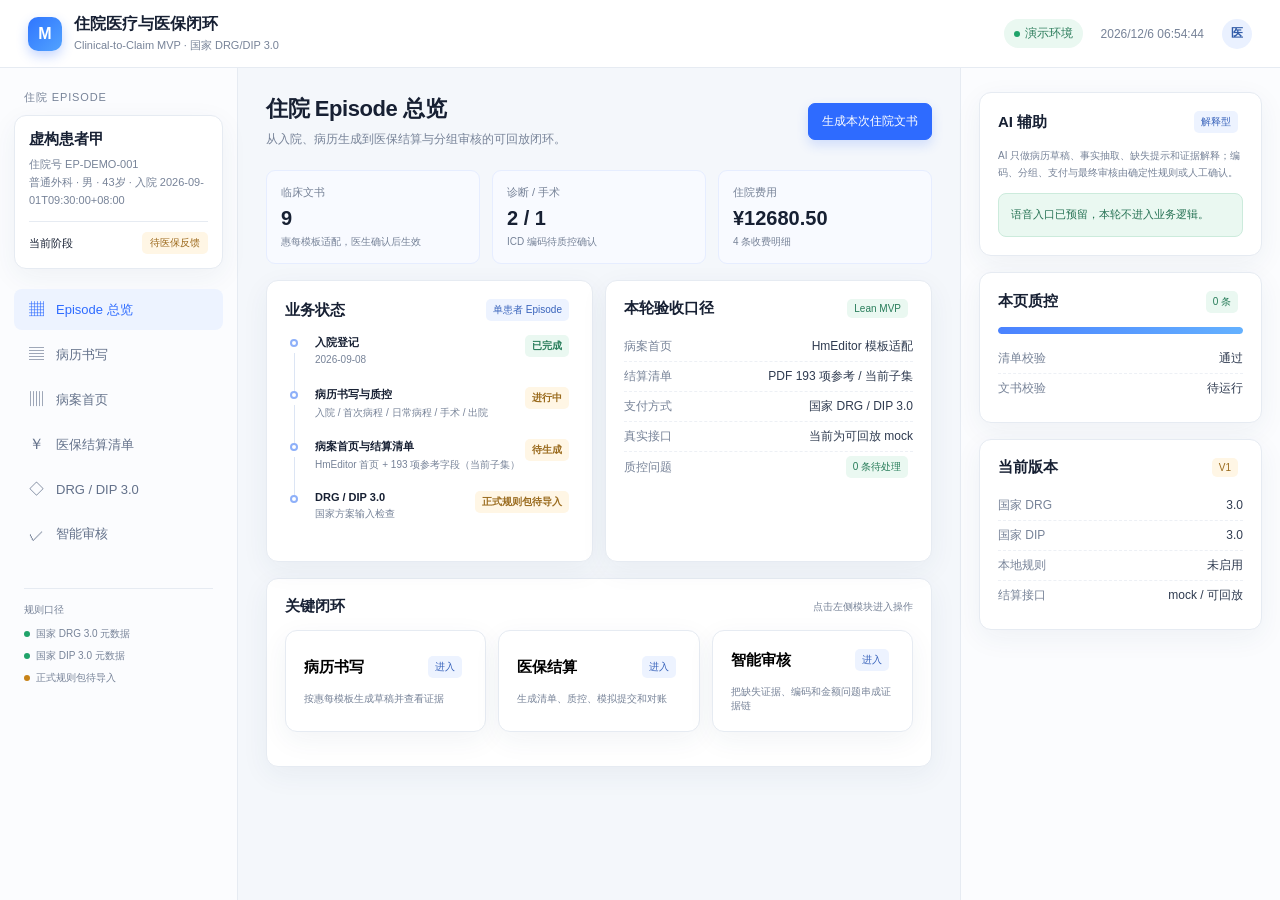
==== index.html @ 2ef56100 "feat: publish medical system mvp" ====
<!doctype html>
<html lang="zh-CN">
  <head>
    <meta charset="UTF-8" />
    <meta name="viewport" content="width=device-width, initial-scale=1.0" />
    <title>住院医疗与医保闭环 MVP</title>
    <link rel="icon" href="./favicon.svg" type="image/svg+xml" />
    <link rel="stylesheet" href="./app/styles.css" />
  </head>
  <body>
    <div id="app" class="shell">
      <header class="topbar">
        <div class="brand">
          <div class="brand-mark">M</div>
          <div>
            <div class="brand-title">住院医疗与医保闭环</div>
            <div class="brand-subtitle">Clinical-to-Claim MVP · 国家 DRG/DIP 3.0</div>
          </div>
        </div>
        <div class="topbar-meta">
          <span class="env-pill"><i></i>演示环境</span>
          <span id="clock"></span>
          <span class="avatar">医</span>
        </div>
      </header>

      <div class="workspace">
        <aside class="sidebar">
          <div class="sidebar-label">住院 Episode</div>
          <div id="episode-summary" class="episode-card"></div>
          <nav id="nav" class="nav"></nav>
          <div class="sidebar-foot">
            <div class="source-note">规则口径</div>
            <div class="source-line"><span class="dot green"></span>国家 DRG 3.0 元数据</div>
            <div class="source-line"><span class="dot green"></span>国家 DIP 3.0 元数据</div>
            <div class="source-line"><span class="dot amber"></span>正式规则包待导入</div>
          </div>
        </aside>

        <main class="main" id="main"></main>

        <aside class="right-rail" id="right-rail"></aside>
      </div>
    </div>
    <script type="module" src="./app/main.js"></script>
  </body>
</html>
---- app/styles.css ----
:root {
  --bg: #f4f7fb;
  --panel: #ffffff;
  --line: #e6ebf2;
  --text: #172033;
  --muted: #778398;
  --blue: #2e6bff;
  --blue-soft: #edf3ff;
  --green: #20a36a;
  --green-soft: #eaf8f1;
  --amber: #c78318;
  --amber-soft: #fff6e5;
  --red: #d65353;
  --red-soft: #fff0f0;
  --shadow: 0 8px 28px rgba(35, 62, 105, .06);
  font-family: "Segoe UI Variable", "Aptos", "PingFang SC", "Microsoft YaHei", sans-serif;
  color: var(--text);
  background: var(--bg);
}

* { box-sizing: border-box; }
body { margin: 0; background: var(--bg); }
button, input, textarea { font: inherit; }
button { cursor: pointer; }

.shell { min-height: 100vh; }
.topbar { height: 68px; display: flex; align-items: center; justify-content: space-between; padding: 0 28px; background: #fff; border-bottom: 1px solid var(--line); }
.brand, .topbar-meta, .inline, .page-heading, .section-heading, .toolbar, .kv, .tag-row, .risk-head, .timeline-row { display: flex; align-items: center; }
.brand { gap: 12px; }
.brand-mark { width: 34px; height: 34px; display: grid; place-items: center; color: #fff; font-weight: 800; border-radius: 10px; background: linear-gradient(135deg, #2f75ff, #52a3ff); box-shadow: 0 5px 12px rgba(46, 107, 255, .28); }
.brand-title { font-size: 16px; font-weight: 700; }
.page-title, .brand-title, .section-heading h2, .paper-title { font-family: "Aptos Display", "Segoe UI Variable", "PingFang SC", "Microsoft YaHei", sans-serif; }
.brand-subtitle { margin-top: 3px; font-size: 11px; color: var(--muted); }
.topbar-meta { gap: 18px; font-size: 12px; color: var(--muted); }
.env-pill { padding: 6px 10px; color: #2a7b5a; background: var(--green-soft); border-radius: 99px; }
.env-pill i { display: inline-block; width: 6px; height: 6px; margin-right: 5px; background: var(--green); border-radius: 50%; }
.avatar { width: 30px; height: 30px; display: grid; place-items: center; color: #315ca8; background: #eaf1ff; border-radius: 50%; font-weight: 700; }

.workspace { display: grid; grid-template-columns: 238px minmax(620px, 1fr) 320px; min-height: calc(100vh - 68px); }
.sidebar { padding: 22px 14px 18px; background: #fbfcfe; border-right: 1px solid var(--line); }
.sidebar-label { padding: 0 10px 10px; color: var(--muted); font-size: 11px; text-transform: uppercase; letter-spacing: .08em; }
.episode-card { padding: 14px; margin-bottom: 20px; background: #fff; border: 1px solid var(--line); border-radius: 12px; box-shadow: var(--shadow); }
.patient-name { font-size: 15px; font-weight: 700; }
.patient-meta { margin-top: 6px; color: var(--muted); font-size: 11px; line-height: 1.65; }
.status-row { display: flex; justify-content: space-between; align-items: center; margin-top: 12px; padding-top: 10px; border-top: 1px solid var(--line); font-size: 11px; }
.status { padding: 4px 8px; border-radius: 5px; font-size: 10px; }
.status.green { color: #1f7a55; background: var(--green-soft); }
.status.amber { color: #9c691c; background: var(--amber-soft); }
.status.red { color: #a84040; background: var(--red-soft); }
.nav { display: grid; gap: 4px; }
.nav-item { width: 100%; display: flex; align-items: center; gap: 10px; padding: 11px 12px; color: #627089; background: transparent; border: 0; border-radius: 8px; text-align: left; font-size: 13px; }
.nav-item:hover, .nav-item.active { color: var(--blue); background: var(--blue-soft); }
.nav-icon { width: 20px; text-align: center; font-size: 15px; }
.sidebar-foot { margin: 34px 10px 0; padding-top: 14px; border-top: 1px solid var(--line); }
.source-note { margin-bottom: 10px; color: var(--muted); font-size: 10px; }
.source-line { margin: 8px 0; color: #778398; font-size: 10px; }
.dot { display: inline-block; width: 6px; height: 6px; margin-right: 6px; border-radius: 50%; background: var(--muted); }
.dot.green { background: var(--green); }
.dot.amber { background: var(--amber); }

.main { min-width: 0; padding: 26px 28px 46px; }
.right-rail { padding: 24px 18px; background: #fbfcfe; border-left: 1px solid var(--line); }
.page-heading { justify-content: space-between; gap: 20px; margin-bottom: 22px; }
.page-title { margin: 0; font-size: 22px; letter-spacing: -.02em; }
.page-desc { margin: 7px 0 0; color: var(--muted); font-size: 12px; }
.toolbar { gap: 8px; }
.btn { padding: 9px 13px; color: #4f5e75; background: #fff; border: 1px solid #dfe5ee; border-radius: 7px; font-size: 12px; }
.btn:hover { border-color: #b8c7e2; }
.btn.primary { color: #fff; background: var(--blue); border-color: var(--blue); box-shadow: 0 5px 12px rgba(46, 107, 255, .18); }
.btn.success { color: #fff; background: var(--green); border-color: var(--green); }
.btn.danger { color: #a84040; background: #fff; border-color: #edcaca; }
.card { margin-bottom: 16px; padding: 18px; background: var(--panel); border: 1px solid var(--line); border-radius: 12px; box-shadow: var(--shadow); }
.section-heading { justify-content: space-between; margin-bottom: 14px; }
.section-heading h2 { margin: 0; font-size: 15px; }
.section-heading small { color: var(--muted); font-size: 11px; }
.grid-2 { display: grid; grid-template-columns: repeat(2, minmax(0, 1fr)); gap: 12px; }
.grid-3 { display: grid; grid-template-columns: repeat(3, minmax(0, 1fr)); gap: 12px; }
.metric { padding: 14px; background: #f8faff; border: 1px solid #e6edff; border-radius: 9px; }
.metric-label { color: var(--muted); font-size: 11px; }
.metric-value { margin-top: 7px; font-size: 20px; font-weight: 750; }
.metric-note { margin-top: 5px; color: var(--muted); font-size: 10px; }
.kv { justify-content: space-between; gap: 12px; min-height: 30px; border-bottom: 1px dashed #edf0f5; font-size: 12px; }
.kv:last-child { border-bottom: 0; }
.kv label { color: var(--muted); }
.kv span { color: #2f3b50; text-align: right; }
.tag { display: inline-block; padding: 4px 7px; margin-right: 5px; color: #52637c; background: #f2f5f9; border-radius: 5px; font-size: 10px; }
.tag.blue { color: #3863bb; background: var(--blue-soft); }
.tag.green { color: #287d5a; background: var(--green-soft); }
.tag.amber { color: #9a6b1e; background: var(--amber-soft); }
.tag.red { color: #a84040; background: var(--red-soft); }

.template-layout { display: grid; grid-template-columns: 228px minmax(0, 1fr); gap: 16px; }
.template-list { padding: 8px; background: #fbfcff; border: 1px solid var(--line); border-radius: 10px; }
.template-group { margin: 8px 7px 5px; color: var(--muted); font-size: 10px; }
.template-item { width: 100%; display: block; padding: 9px 10px; color: #53627a; background: transparent; border: 0; border-radius: 6px; text-align: left; font-size: 11px; }
.template-item:hover, .template-item.active { color: var(--blue); background: var(--blue-soft); }
.document-paper { min-height: 450px; padding: 26px 30px; background: #fff; border: 1px solid #dce3ed; box-shadow: 0 10px 30px rgba(35, 62, 105, .08); }
.paper-title { margin: 0 0 18px; font-size: 19px; text-align: center; }
.paper-meta { display: grid; grid-template-columns: repeat(3, 1fr); gap: 8px 20px; margin-bottom: 18px; padding-bottom: 12px; border-bottom: 1px solid #e4e9f1; color: #66738a; font-size: 11px; }
.paper-section { margin-top: 16px; }
.paper-section h3 { margin: 0 0 8px; color: #2d5cbd; font-size: 12px; }
.paper-text { margin: 0; color: #37445a; font-size: 12px; line-height: 1.9; white-space: pre-wrap; }
.paper-footer { display: flex; justify-content: space-between; margin-top: 28px; color: var(--muted); font-size: 10px; }

.qc-list, .risk-list { display: grid; gap: 9px; }
.qc-item, .risk-item { padding: 11px 12px; border: 1px solid var(--line); border-radius: 8px; background: #fff; }
.qc-item.warn, .risk-item.warn { border-color: #f3ddb0; background: #fffaf0; }
.qc-item.error, .risk-item.error { border-color: #f1c9c9; background: #fff7f7; }
.qc-title { font-size: 11px; font-weight: 700; }
.qc-message { margin-top: 5px; color: #6d788b; font-size: 10px; line-height: 1.6; }
.risk-head { justify-content: space-between; gap: 8px; }
.risk-title { font-size: 12px; font-weight: 700; }
.risk-amount { color: var(--red); font-size: 12px; font-weight: 700; }
.risk-body { margin-top: 7px; color: #6a7689; font-size: 10px; line-height: 1.7; }
.evidence { margin-top: 8px; padding-top: 8px; border-top: 1px dashed #e7d7d7; color: #876b6b; font-size: 10px; }
.progress { height: 7px; overflow: hidden; background: #edf1f7; border-radius: 99px; }
.progress > i { display: block; height: 100%; background: linear-gradient(90deg, #4a82ff, #64b1ff); border-radius: inherit; }
.timeline { display: grid; gap: 0; }
.timeline-row { align-items: flex-start; gap: 12px; min-height: 52px; }
.timeline-mark { width: 18px; position: relative; display: flex; justify-content: center; }
.timeline-mark::after { content: ''; position: absolute; top: 18px; width: 1px; height: 42px; background: #dce5f4; }
.timeline-row:last-child .timeline-mark::after { display: none; }
.timeline-dot { width: 8px; height: 8px; margin-top: 4px; border: 2px solid #8eb0f9; border-radius: 50%; background: #fff; }
.timeline-content { flex: 1; }
.timeline-title { font-size: 11px; font-weight: 700; }
.timeline-time { margin-top: 4px; color: var(--muted); font-size: 10px; }
.empty { padding: 28px; color: var(--muted); text-align: center; font-size: 12px; }
.notice { padding: 10px 12px; color: #87691f; background: var(--amber-soft); border: 1px solid #f2dfb5; border-radius: 8px; font-size: 11px; line-height: 1.6; }
.success-box { padding: 12px; color: #267254; background: var(--green-soft); border: 1px solid #ccebdc; border-radius: 8px; font-size: 11px; line-height: 1.6; }
.mono { font-family: "SFMono-Regular", Consolas, monospace; }
.muted { color: var(--muted); }
.small { font-size: 10px; }
.table { width: 100%; border-collapse: collapse; font-size: 11px; }
.table th { color: var(--muted); font-weight: 500; text-align: left; background: #f8faff; }
.table th, .table td { padding: 9px 8px; border-bottom: 1px solid #edf0f5; vertical-align: top; }
.table td.amount { text-align: right; font-variant-numeric: tabular-nums; }
.field-group { margin-top: 14px; }
.field-group-title { display: flex; justify-content: space-between; padding-bottom: 8px; color: #4f607b; border-bottom: 1px solid var(--line); font-size: 12px; font-weight: 700; }
.field-grid { display: grid; grid-template-columns: repeat(2, minmax(0, 1fr)); gap: 0 18px; }
.field-row { min-height: 34px; display: flex; justify-content: space-between; gap: 12px; padding: 8px 0; border-bottom: 1px dashed #edf0f5; font-size: 11px; }
.field-row label { color: var(--muted); }
.field-row span { max-width: 62%; text-align: right; }

@media (max-width: 1180px) { .workspace { grid-template-columns: 210px minmax(560px, 1fr); } .right-rail { display: none; } }
@media (max-width: 820px) { .workspace { display: block; } .sidebar { display: none; } .main { padding: 18px; } .grid-2, .grid-3, .template-layout, .field-grid { grid-template-columns: 1fr; } .topbar { padding: 0 16px; } .topbar-meta { gap: 8px; } .topbar-meta #clock { display: none; } }
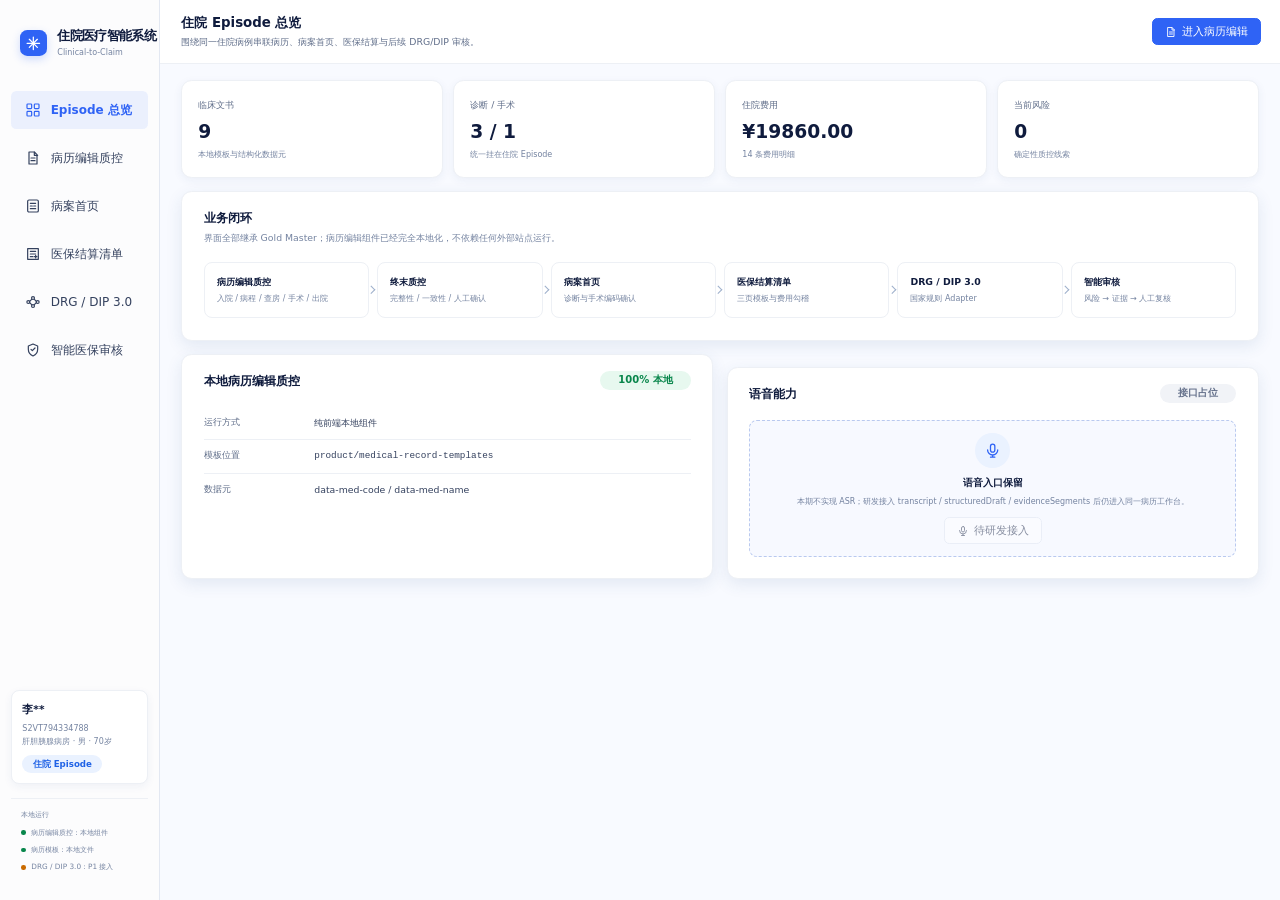
==== commit 59f553b9: "feat: finalize local medical record quality UI" ====
--- a/index.html
+++ b/index.html
@@ -3,45 +3,14 @@
   <head>
     <meta charset="UTF-8" />
     <meta name="viewport" content="width=device-width, initial-scale=1.0" />
-    <title>住院医疗与医保闭环 MVP</title>
+    <meta name="theme-color" content="#2f63f5" />
+    <title>住院医疗智能系统</title>
+    <meta name="description" content="住院病历编辑质控、病案首页、医保结算与 DRG/DIP 闭环演示" />
     <link rel="icon" href="./favicon.svg" type="image/svg+xml" />
     <link rel="stylesheet" href="./app/styles.css" />
   </head>
   <body>
-    <div id="app" class="shell">
-      <header class="topbar">
-        <div class="brand">
-          <div class="brand-mark">M</div>
-          <div>
-            <div class="brand-title">住院医疗与医保闭环</div>
-            <div class="brand-subtitle">Clinical-to-Claim MVP · 国家 DRG/DIP 3.0</div>
-          </div>
-        </div>
-        <div class="topbar-meta">
-          <span class="env-pill"><i></i>演示环境</span>
-          <span id="clock"></span>
-          <span class="avatar">医</span>
-        </div>
-      </header>
-
-      <div class="workspace">
-        <aside class="sidebar">
-          <div class="sidebar-label">住院 Episode</div>
-          <div id="episode-summary" class="episode-card"></div>
-          <nav id="nav" class="nav"></nav>
-          <div class="sidebar-foot">
-            <div class="source-note">规则口径</div>
-            <div class="source-line"><span class="dot green"></span>国家 DRG 3.0 元数据</div>
-            <div class="source-line"><span class="dot green"></span>国家 DIP 3.0 元数据</div>
-            <div class="source-line"><span class="dot amber"></span>正式规则包待导入</div>
-          </div>
-        </aside>
-
-        <main class="main" id="main"></main>
-
-        <aside class="right-rail" id="right-rail"></aside>
-      </div>
-    </div>
+    <div id="app"></div>
     <script type="module" src="./app/main.js"></script>
   </body>
 </html>
--- a/app/styles.css
+++ b/app/styles.css
@@ -1,145 +1,45 @@
-:root {
-  --bg: #f4f7fb;
-  --panel: #ffffff;
-  --line: #e6ebf2;
-  --text: #172033;
-  --muted: #778398;
-  --blue: #2e6bff;
-  --blue-soft: #edf3ff;
-  --green: #20a36a;
-  --green-soft: #eaf8f1;
-  --amber: #c78318;
-  --amber-soft: #fff6e5;
-  --red: #d65353;
-  --red-soft: #fff0f0;
-  --shadow: 0 8px 28px rgba(35, 62, 105, .06);
-  font-family: "Segoe UI Variable", "Aptos", "PingFang SC", "Microsoft YaHei", sans-serif;
-  color: var(--text);
-  background: var(--bg);
+@import url('./design/tokens.css');
+@import url('./design/base.css');
+@import url('./design/layouts.css');
+@import url('./design/components.css');
+@import url('./design/medical.css');
+
+/* Page-specific composition only. New visual primitives belong in app/design/*.css. */
+.overview-flow { display: grid; grid-template-columns: repeat(6, minmax(0,1fr)); gap: 1.2rem; }
+.overview-flow__step { position: relative; padding: 1.8rem; background: #fff; border: .1rem solid var(--app-border-faint); border-radius: 1.2rem; }
+.overview-flow__step:not(:last-child)::after { position: absolute; top: 50%; right: -1rem; width: .8rem; height: .8rem; border-top: .2rem solid var(--app-flow-arrow); border-right: .2rem solid var(--app-flow-arrow); transform: translateY(-50%) rotate(45deg); content: ''; }
+.overview-flow__step strong { display: block; color: var(--app-text-strong); font-size: 1.4rem; line-height: 2.2rem; }
+.overview-flow__step span { display: block; margin-top: .4rem; color: var(--app-text-muted); font-size: 1.2rem; line-height: 2rem; }
+.kv-list { display: grid; }
+.kv-row { display: grid; grid-template-columns: 15rem minmax(0,1fr); gap: 1.6rem; min-height: 5rem; align-items: center; border-bottom: .1rem solid var(--app-border-faint); }
+.kv-row:last-child { border-bottom: 0; }
+.kv-row label { color: var(--app-text-secondary); font-size: 1.3rem; }
+.kv-row span { color: var(--app-text-primary); font-size: 1.4rem; line-height: 2.2rem; }
+.audit-layout { display: grid; grid-template-columns: minmax(0,1fr) 38rem; gap: 2rem; align-items: start; }
+.audit-summary { display: grid; grid-template-columns: repeat(3, minmax(0,1fr)); gap: 1.6rem; margin-bottom: 2rem; }
+.right-panel-placeholder { padding: 2rem; color: var(--app-text-muted); font-size: 1.3rem; line-height: 2.2rem; background: var(--app-bg-row-hover); border: .1rem dashed var(--app-dashed-border); border-radius: 1.2rem; }
+@media (max-width: 1240px) {
+  .page-grid-4, .summary-strip { grid-template-columns: repeat(2, minmax(0,1fr)); }
+  .overview-flow { grid-template-columns: repeat(3, minmax(0,1fr)); }
 }
+@import url('./design/record-editor.css');
 
-* { box-sizing: border-box; }
-body { margin: 0; background: var(--bg); }
-button, input, textarea { font: inherit; }
-button { cursor: pointer; }
+/* Local medical record workbench composition */
+.record-editor-stage { min-width: 0; min-height: 100%; background: var(--app-editor-shell); border: .1rem solid var(--app-border-panel); border-radius: 1.2rem; overflow: hidden; box-shadow: 0 .4rem 1.4rem rgba(39,76,139,.05); }
+.record-editor-tabs { display:flex; height:4.8rem; padding:.8rem 1.2rem 0; align-items:flex-end; justify-content:space-between; background:var(--app-editor-tab-bg); border-bottom:.1rem solid var(--app-editor-tabs-border); }
+.record-editor-tab { display:flex; height:4rem; padding:0 1.6rem; align-items:center; color:var(--app-editor-tab-text); font-size:1.3rem; background:#fff; border:.1rem solid var(--app-editor-stage-border); border-bottom:0; border-radius:.8rem .8rem 0 0; box-shadow:0 -.1rem .4rem rgba(31,56,91,.03); }
+.record-editor-tab small { margin-left:.8rem; color:var(--app-editor-tab-close); }
+.record-editor-stage-meta { display:flex; height:4rem; align-items:center; padding-bottom:.6rem; }
+.medical-record-editor-host { position:relative; height:calc(100% - 4.8rem); min-height:0; overflow:hidden; background:var(--app-editor-canvas); isolation:isolate; }
+.editor-error,.record-editor-loading { display:grid; min-height:30rem; place-items:center; padding:3rem; color:var(--app-text-muted); font-size:1.4rem; text-align:center; }
 
-.shell { min-height: 100vh; }
-.topbar { height: 68px; display: flex; align-items: center; justify-content: space-between; padding: 0 28px; background: #fff; border-bottom: 1px solid var(--line); }
-.brand, .topbar-meta, .inline, .page-heading, .section-heading, .toolbar, .kv, .tag-row, .risk-head, .timeline-row { display: flex; align-items: center; }
-.brand { gap: 12px; }
-.brand-mark { width: 34px; height: 34px; display: grid; place-items: center; color: #fff; font-weight: 800; border-radius: 10px; background: linear-gradient(135deg, #2f75ff, #52a3ff); box-shadow: 0 5px 12px rgba(46, 107, 255, .28); }
-.brand-title { font-size: 16px; font-weight: 700; }
-.page-title, .brand-title, .section-heading h2, .paper-title { font-family: "Aptos Display", "Segoe UI Variable", "PingFang SC", "Microsoft YaHei", sans-serif; }
-.brand-subtitle { margin-top: 3px; font-size: 11px; color: var(--muted); }
-.topbar-meta { gap: 18px; font-size: 12px; color: var(--muted); }
-.env-pill { padding: 6px 10px; color: #2a7b5a; background: var(--green-soft); border-radius: 99px; }
-.env-pill i { display: inline-block; width: 6px; height: 6px; margin-right: 5px; background: var(--green); border-radius: 50%; }
-.avatar { width: 30px; height: 30px; display: grid; place-items: center; color: #315ca8; background: #eaf1ff; border-radius: 50%; font-weight: 700; }
-
-.workspace { display: grid; grid-template-columns: 238px minmax(620px, 1fr) 320px; min-height: calc(100vh - 68px); }
-.sidebar { padding: 22px 14px 18px; background: #fbfcfe; border-right: 1px solid var(--line); }
-.sidebar-label { padding: 0 10px 10px; color: var(--muted); font-size: 11px; text-transform: uppercase; letter-spacing: .08em; }
-.episode-card { padding: 14px; margin-bottom: 20px; background: #fff; border: 1px solid var(--line); border-radius: 12px; box-shadow: var(--shadow); }
-.patient-name { font-size: 15px; font-weight: 700; }
-.patient-meta { margin-top: 6px; color: var(--muted); font-size: 11px; line-height: 1.65; }
-.status-row { display: flex; justify-content: space-between; align-items: center; margin-top: 12px; padding-top: 10px; border-top: 1px solid var(--line); font-size: 11px; }
-.status { padding: 4px 8px; border-radius: 5px; font-size: 10px; }
-.status.green { color: #1f7a55; background: var(--green-soft); }
-.status.amber { color: #9c691c; background: var(--amber-soft); }
-.status.red { color: #a84040; background: var(--red-soft); }
-.nav { display: grid; gap: 4px; }
-.nav-item { width: 100%; display: flex; align-items: center; gap: 10px; padding: 11px 12px; color: #627089; background: transparent; border: 0; border-radius: 8px; text-align: left; font-size: 13px; }
-.nav-item:hover, .nav-item.active { color: var(--blue); background: var(--blue-soft); }
-.nav-icon { width: 20px; text-align: center; font-size: 15px; }
-.sidebar-foot { margin: 34px 10px 0; padding-top: 14px; border-top: 1px solid var(--line); }
-.source-note { margin-bottom: 10px; color: var(--muted); font-size: 10px; }
-.source-line { margin: 8px 0; color: #778398; font-size: 10px; }
-.dot { display: inline-block; width: 6px; height: 6px; margin-right: 6px; border-radius: 50%; background: var(--muted); }
-.dot.green { background: var(--green); }
-.dot.amber { background: var(--amber); }
-
-.main { min-width: 0; padding: 26px 28px 46px; }
-.right-rail { padding: 24px 18px; background: #fbfcfe; border-left: 1px solid var(--line); }
-.page-heading { justify-content: space-between; gap: 20px; margin-bottom: 22px; }
-.page-title { margin: 0; font-size: 22px; letter-spacing: -.02em; }
-.page-desc { margin: 7px 0 0; color: var(--muted); font-size: 12px; }
-.toolbar { gap: 8px; }
-.btn { padding: 9px 13px; color: #4f5e75; background: #fff; border: 1px solid #dfe5ee; border-radius: 7px; font-size: 12px; }
-.btn:hover { border-color: #b8c7e2; }
-.btn.primary { color: #fff; background: var(--blue); border-color: var(--blue); box-shadow: 0 5px 12px rgba(46, 107, 255, .18); }
-.btn.success { color: #fff; background: var(--green); border-color: var(--green); }
-.btn.danger { color: #a84040; background: #fff; border-color: #edcaca; }
-.card { margin-bottom: 16px; padding: 18px; background: var(--panel); border: 1px solid var(--line); border-radius: 12px; box-shadow: var(--shadow); }
-.section-heading { justify-content: space-between; margin-bottom: 14px; }
-.section-heading h2 { margin: 0; font-size: 15px; }
-.section-heading small { color: var(--muted); font-size: 11px; }
-.grid-2 { display: grid; grid-template-columns: repeat(2, minmax(0, 1fr)); gap: 12px; }
-.grid-3 { display: grid; grid-template-columns: repeat(3, minmax(0, 1fr)); gap: 12px; }
-.metric { padding: 14px; background: #f8faff; border: 1px solid #e6edff; border-radius: 9px; }
-.metric-label { color: var(--muted); font-size: 11px; }
-.metric-value { margin-top: 7px; font-size: 20px; font-weight: 750; }
-.metric-note { margin-top: 5px; color: var(--muted); font-size: 10px; }
-.kv { justify-content: space-between; gap: 12px; min-height: 30px; border-bottom: 1px dashed #edf0f5; font-size: 12px; }
-.kv:last-child { border-bottom: 0; }
-.kv label { color: var(--muted); }
-.kv span { color: #2f3b50; text-align: right; }
-.tag { display: inline-block; padding: 4px 7px; margin-right: 5px; color: #52637c; background: #f2f5f9; border-radius: 5px; font-size: 10px; }
-.tag.blue { color: #3863bb; background: var(--blue-soft); }
-.tag.green { color: #287d5a; background: var(--green-soft); }
-.tag.amber { color: #9a6b1e; background: var(--amber-soft); }
-.tag.red { color: #a84040; background: var(--red-soft); }
-
-.template-layout { display: grid; grid-template-columns: 228px minmax(0, 1fr); gap: 16px; }
-.template-list { padding: 8px; background: #fbfcff; border: 1px solid var(--line); border-radius: 10px; }
-.template-group { margin: 8px 7px 5px; color: var(--muted); font-size: 10px; }
-.template-item { width: 100%; display: block; padding: 9px 10px; color: #53627a; background: transparent; border: 0; border-radius: 6px; text-align: left; font-size: 11px; }
-.template-item:hover, .template-item.active { color: var(--blue); background: var(--blue-soft); }
-.document-paper { min-height: 450px; padding: 26px 30px; background: #fff; border: 1px solid #dce3ed; box-shadow: 0 10px 30px rgba(35, 62, 105, .08); }
-.paper-title { margin: 0 0 18px; font-size: 19px; text-align: center; }
-.paper-meta { display: grid; grid-template-columns: repeat(3, 1fr); gap: 8px 20px; margin-bottom: 18px; padding-bottom: 12px; border-bottom: 1px solid #e4e9f1; color: #66738a; font-size: 11px; }
-.paper-section { margin-top: 16px; }
-.paper-section h3 { margin: 0 0 8px; color: #2d5cbd; font-size: 12px; }
-.paper-text { margin: 0; color: #37445a; font-size: 12px; line-height: 1.9; white-space: pre-wrap; }
-.paper-footer { display: flex; justify-content: space-between; margin-top: 28px; color: var(--muted); font-size: 10px; }
-
-.qc-list, .risk-list { display: grid; gap: 9px; }
-.qc-item, .risk-item { padding: 11px 12px; border: 1px solid var(--line); border-radius: 8px; background: #fff; }
-.qc-item.warn, .risk-item.warn { border-color: #f3ddb0; background: #fffaf0; }
-.qc-item.error, .risk-item.error { border-color: #f1c9c9; background: #fff7f7; }
-.qc-title { font-size: 11px; font-weight: 700; }
-.qc-message { margin-top: 5px; color: #6d788b; font-size: 10px; line-height: 1.6; }
-.risk-head { justify-content: space-between; gap: 8px; }
-.risk-title { font-size: 12px; font-weight: 700; }
-.risk-amount { color: var(--red); font-size: 12px; font-weight: 700; }
-.risk-body { margin-top: 7px; color: #6a7689; font-size: 10px; line-height: 1.7; }
-.evidence { margin-top: 8px; padding-top: 8px; border-top: 1px dashed #e7d7d7; color: #876b6b; font-size: 10px; }
-.progress { height: 7px; overflow: hidden; background: #edf1f7; border-radius: 99px; }
-.progress > i { display: block; height: 100%; background: linear-gradient(90deg, #4a82ff, #64b1ff); border-radius: inherit; }
-.timeline { display: grid; gap: 0; }
-.timeline-row { align-items: flex-start; gap: 12px; min-height: 52px; }
-.timeline-mark { width: 18px; position: relative; display: flex; justify-content: center; }
-.timeline-mark::after { content: ''; position: absolute; top: 18px; width: 1px; height: 42px; background: #dce5f4; }
-.timeline-row:last-child .timeline-mark::after { display: none; }
-.timeline-dot { width: 8px; height: 8px; margin-top: 4px; border: 2px solid #8eb0f9; border-radius: 50%; background: #fff; }
-.timeline-content { flex: 1; }
-.timeline-title { font-size: 11px; font-weight: 700; }
-.timeline-time { margin-top: 4px; color: var(--muted); font-size: 10px; }
-.empty { padding: 28px; color: var(--muted); text-align: center; font-size: 12px; }
-.notice { padding: 10px 12px; color: #87691f; background: var(--amber-soft); border: 1px solid #f2dfb5; border-radius: 8px; font-size: 11px; line-height: 1.6; }
-.success-box { padding: 12px; color: #267254; background: var(--green-soft); border: 1px solid #ccebdc; border-radius: 8px; font-size: 11px; line-height: 1.6; }
-.mono { font-family: "SFMono-Regular", Consolas, monospace; }
-.muted { color: var(--muted); }
-.small { font-size: 10px; }
-.table { width: 100%; border-collapse: collapse; font-size: 11px; }
-.table th { color: var(--muted); font-weight: 500; text-align: left; background: #f8faff; }
-.table th, .table td { padding: 9px 8px; border-bottom: 1px solid #edf0f5; vertical-align: top; }
-.table td.amount { text-align: right; font-variant-numeric: tabular-nums; }
-.field-group { margin-top: 14px; }
-.field-group-title { display: flex; justify-content: space-between; padding-bottom: 8px; color: #4f607b; border-bottom: 1px solid var(--line); font-size: 12px; font-weight: 700; }
-.field-grid { display: grid; grid-template-columns: repeat(2, minmax(0, 1fr)); gap: 0 18px; }
-.field-row { min-height: 34px; display: flex; justify-content: space-between; gap: 12px; padding: 8px 0; border-bottom: 1px dashed #edf0f5; font-size: 11px; }
-.field-row label { color: var(--muted); }
-.field-row span { max-width: 62%; text-align: right; }
-
-@media (max-width: 1180px) { .workspace { grid-template-columns: 210px minmax(560px, 1fr); } .right-rail { display: none; } }
-@media (max-width: 820px) { .workspace { display: block; } .sidebar { display: none; } .main { padding: 18px; } .grid-2, .grid-3, .template-layout, .field-grid { grid-template-columns: 1fr; } .topbar { padding: 0 16px; } .topbar-meta { gap: 8px; } .topbar-meta #clock { display: none; } }
+/* Settlement paper retained inside Gold Master shell */
+.settlement-document-shell { padding:2rem; overflow:auto; background:var(--app-editor-paper-shell); border:.1rem solid var(--app-border-panel); border-radius:1.2rem; }
+.settlement-paper-stack { display:grid; gap:2.4rem; justify-content:center; }
+.settlement-sheet { position:relative; width:79.4rem; min-height:112.3rem; padding:2.6rem 3.2rem 4.5rem; color:#111; background:#fff; box-shadow:0 .6rem 2rem rgba(29,52,87,.12); font-family:"Microsoft YaHei","PingFang SC",sans-serif; font-size:1.1rem; line-height:1.55; }
+.settlement-sheet h1 { margin:.4rem 0 1.3rem; font-size:1.8rem; line-height:2.6rem; text-align:center; }
+.settlement-sheet h2 { margin:1.1rem 0 .5rem; font-size:1.35rem; line-height:2rem; }
+.sheet-attachment{font-size:1.2rem;margin-bottom:.2rem}.sheet-head-grid{display:grid;grid-template-columns:repeat(4,1fr);gap:.7rem 1.4rem;line-height:1.8;margin-bottom:.8rem}.sheet-head-grid>div:nth-child(2){grid-column:span 2}.sheet-value{display:inline-block;min-width:4.4rem;min-height:1.7rem;border-bottom:.1rem solid #222;padding:0 .3rem;outline:none;vertical-align:bottom}.sheet-choice{white-space:nowrap;margin-right:.7rem}.sheet-line{border:.1rem solid #222;border-top:0;padding:.6rem .8rem;line-height:1.8}.sheet-choice-line{line-height:2.1}.sheet-table{width:100%;border-collapse:collapse;table-layout:fixed}.sheet-table th,.sheet-table td{border:.1rem solid #222;padding:.5rem .5rem;vertical-align:middle;font-weight:400;word-break:break-all}.sheet-table th{background:var(--app-bg-subtle);text-align:center}.sheet-table .sheet-value{width:100%;border-bottom:0;min-width:0}.diagnosis-table th:nth-child(1){width:7rem}.diagnosis-table th:nth-child(2){width:18.5rem}.diagnosis-table th:nth-child(3){width:9rem}.diagnosis-table th:nth-child(4){width:7rem}.procedure-table{font-size:1rem}.procedure-table th:first-child{width:7rem}.procedure-time-row td{text-align:left;padding-left:1.2rem}.blank-row{text-align:center;color:#777;height:4.2rem}.fee-meta{grid-template-columns:repeat(2,1fr);border:.1rem solid #222;padding:.7rem;margin-bottom:0}.fee-meta>div:nth-child(2){grid-column:auto}.fee-table td,.fee-table th{padding:.4rem .6rem}.total-row{font-weight:700!important;background:var(--app-bg-subtle)}.payment-table{margin-top:.8rem}.sheet-page-no{position:absolute;bottom:1.2rem;left:3.8rem;right:3.8rem;text-align:center;font-size:1rem;color:#777}.source-tag{float:right;border:.1rem solid var(--app-editor-source-border);border-radius:999rem;padding:.2rem .6rem;color:var(--app-editor-source-text);font-family:"Microsoft YaHei",sans-serif}
+@media(max-width:1450px){.workbench-detail{grid-template-columns:28rem minmax(0,1fr) 32rem}.settlement-sheet{width:74rem}}
+@media(max-width:1180px){.workbench-detail{grid-template-columns:24rem minmax(0,1fr)}.patient-history{position:fixed;right:1rem;top:10.6rem;width:32rem;height:calc(100vh - 11.6rem);z-index:30;border:.1rem solid var(--app-border-panel);border-radius:1.2rem;box-shadow:var(--app-shadow-float)}.workbench-content{grid-column:2}.settlement-sheet{width:70rem}.summary-strip{grid-template-columns:repeat(2,minmax(0,1fr))}}
+@media print{.app-sidebar,.page-header,.summary-strip,.notice,.success-box{display:none!important}.app-layout{display:block}.app-main,.page-shell,.page-content{height:auto;overflow:visible;padding:0}.settlement-document-shell{padding:0;background:#fff;border:0}.settlement-paper-stack{gap:0}.settlement-sheet{box-shadow:none;width:210mm;height:297mm;min-height:297mm;padding:10mm;page-break-after:always}.settlement-sheet:last-child{page-break-after:auto}.source-tag{display:none}}
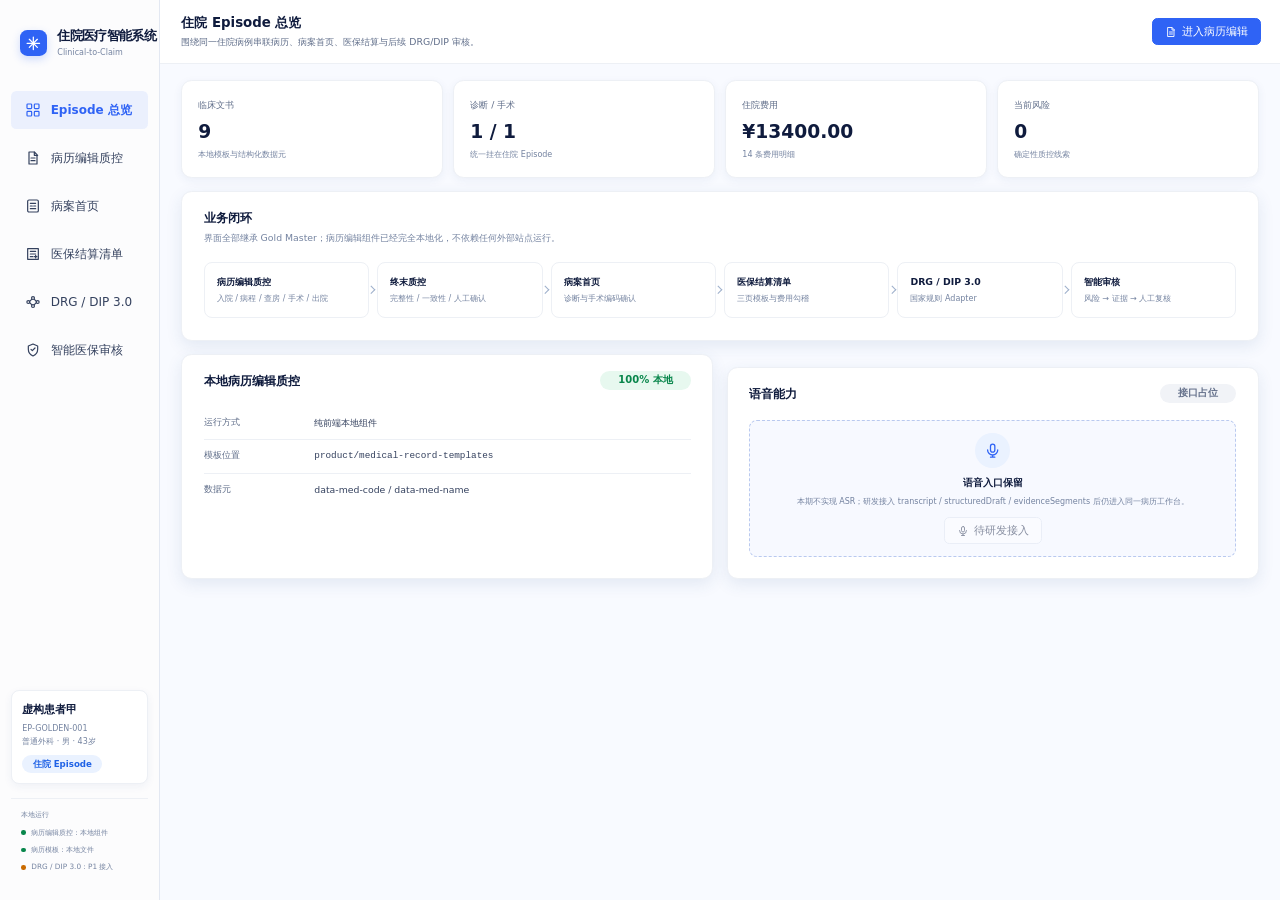
==== commit 14e57451: "feat: add inpatient DRG/DIP and audit workflow" ====
--- a/index.html
+++ b/index.html
@@ -8,9 +8,12 @@
     <meta name="description" content="住院病历编辑质控、病案首页、医保结算与 DRG/DIP 闭环演示" />
     <link rel="icon" href="./favicon.svg" type="image/svg+xml" />
     <link rel="stylesheet" href="./app/styles.css" />
+    <link rel="stylesheet" href="./app/p1-operational.css" />
+    <link rel="stylesheet" href="./app/design/record-editor.css" />
   </head>
   <body>
     <div id="app"></div>
     <script type="module" src="./app/main.js"></script>
+    <script type="module" src="./app/p1-operational-workbench.js"></script>
   </body>
 </html>
--- a/app/styles.css
+++ b/app/styles.css
@@ -22,8 +22,6 @@
   .page-grid-4, .summary-strip { grid-template-columns: repeat(2, minmax(0,1fr)); }
   .overview-flow { grid-template-columns: repeat(3, minmax(0,1fr)); }
 }
-@import url('./design/record-editor.css');
-
 /* Local medical record workbench composition */
 .record-editor-stage { min-width: 0; min-height: 100%; background: var(--app-editor-shell); border: .1rem solid var(--app-border-panel); border-radius: 1.2rem; overflow: hidden; box-shadow: 0 .4rem 1.4rem rgba(39,76,139,.05); }
 .record-editor-tabs { display:flex; height:4.8rem; padding:.8rem 1.2rem 0; align-items:flex-end; justify-content:space-between; background:var(--app-editor-tab-bg); border-bottom:.1rem solid var(--app-editor-tabs-border); }
@@ -40,6 +38,6 @@
 .settlement-sheet h1 { margin:.4rem 0 1.3rem; font-size:1.8rem; line-height:2.6rem; text-align:center; }
 .settlement-sheet h2 { margin:1.1rem 0 .5rem; font-size:1.35rem; line-height:2rem; }
 .sheet-attachment{font-size:1.2rem;margin-bottom:.2rem}.sheet-head-grid{display:grid;grid-template-columns:repeat(4,1fr);gap:.7rem 1.4rem;line-height:1.8;margin-bottom:.8rem}.sheet-head-grid>div:nth-child(2){grid-column:span 2}.sheet-value{display:inline-block;min-width:4.4rem;min-height:1.7rem;border-bottom:.1rem solid #222;padding:0 .3rem;outline:none;vertical-align:bottom}.sheet-choice{white-space:nowrap;margin-right:.7rem}.sheet-line{border:.1rem solid #222;border-top:0;padding:.6rem .8rem;line-height:1.8}.sheet-choice-line{line-height:2.1}.sheet-table{width:100%;border-collapse:collapse;table-layout:fixed}.sheet-table th,.sheet-table td{border:.1rem solid #222;padding:.5rem .5rem;vertical-align:middle;font-weight:400;word-break:break-all}.sheet-table th{background:var(--app-bg-subtle);text-align:center}.sheet-table .sheet-value{width:100%;border-bottom:0;min-width:0}.diagnosis-table th:nth-child(1){width:7rem}.diagnosis-table th:nth-child(2){width:18.5rem}.diagnosis-table th:nth-child(3){width:9rem}.diagnosis-table th:nth-child(4){width:7rem}.procedure-table{font-size:1rem}.procedure-table th:first-child{width:7rem}.procedure-time-row td{text-align:left;padding-left:1.2rem}.blank-row{text-align:center;color:#777;height:4.2rem}.fee-meta{grid-template-columns:repeat(2,1fr);border:.1rem solid #222;padding:.7rem;margin-bottom:0}.fee-meta>div:nth-child(2){grid-column:auto}.fee-table td,.fee-table th{padding:.4rem .6rem}.total-row{font-weight:700!important;background:var(--app-bg-subtle)}.payment-table{margin-top:.8rem}.sheet-page-no{position:absolute;bottom:1.2rem;left:3.8rem;right:3.8rem;text-align:center;font-size:1rem;color:#777}.source-tag{float:right;border:.1rem solid var(--app-editor-source-border);border-radius:999rem;padding:.2rem .6rem;color:var(--app-editor-source-text);font-family:"Microsoft YaHei",sans-serif}
-@media(max-width:1450px){.workbench-detail{grid-template-columns:28rem minmax(0,1fr) 32rem}.settlement-sheet{width:74rem}}
-@media(max-width:1180px){.workbench-detail{grid-template-columns:24rem minmax(0,1fr)}.patient-history{position:fixed;right:1rem;top:10.6rem;width:32rem;height:calc(100vh - 11.6rem);z-index:30;border:.1rem solid var(--app-border-panel);border-radius:1.2rem;box-shadow:var(--app-shadow-float)}.workbench-content{grid-column:2}.settlement-sheet{width:70rem}.summary-strip{grid-template-columns:repeat(2,minmax(0,1fr))}}
+@media(max-width:1450px){.workbench-detail{grid-template-columns:28rem minmax(0,1fr) var(--app-workbench-right)}.settlement-sheet{width:74rem}}
+@media(max-width:1180px){.workbench-detail{grid-template-columns:24rem minmax(0,1fr)}.patient-history{position:fixed;right:1rem;top:10.6rem;width:min(48rem,calc(100vw - 2rem));height:calc(100vh - 11.6rem);z-index:30;border:.1rem solid var(--app-border-panel);border-radius:1.2rem;box-shadow:var(--app-shadow-float)}.workbench-content{grid-column:2}.settlement-sheet{width:70rem}.summary-strip{grid-template-columns:repeat(2,minmax(0,1fr))}}
 @media print{.app-sidebar,.page-header,.summary-strip,.notice,.success-box{display:none!important}.app-layout{display:block}.app-main,.page-shell,.page-content{height:auto;overflow:visible;padding:0}.settlement-document-shell{padding:0;background:#fff;border:0}.settlement-paper-stack{gap:0}.settlement-sheet{box-shadow:none;width:210mm;height:297mm;min-height:297mm;padding:10mm;page-break-after:always}.settlement-sheet:last-child{page-break-after:auto}.source-tag{display:none}}
--- a/app/p1-operational.css
+++ b/app/p1-operational.css
@@ -0,0 +1,73 @@
+.op-workbench{display:flex;flex-direction:column;gap:2rem;color:var(--app-text-primary)}
+.op-source{display:grid;grid-template-columns:minmax(0,1fr);gap:1.6rem 2rem;align-items:center}
+.op-source-identity{display:grid;grid-template-columns:minmax(0,1fr) minmax(24rem,.55fr);gap:2rem;align-items:center}
+.op-patient-selector{display:flex;flex-direction:column;gap:.6rem;color:var(--app-text-secondary);font-size:1.3rem}
+.op-source b,.op-source span{display:block}
+.op-source b{color:var(--app-text-strong);font-size:1.8rem}
+.op-source span{color:var(--app-text-secondary)}
+.op-source-tags{display:flex;grid-column:1/-1;flex-wrap:wrap;gap:.8rem}
+.op-source-map{display:grid;grid-column:1/-1;grid-template-columns:repeat(auto-fit,minmax(24rem,1fr));gap:1.2rem 2rem;padding-top:1.2rem;border-top:.1rem solid var(--app-border-faint)}
+.op-source-map span{color:var(--app-text-primary)}
+.op-source-map small{display:block;margin-top:.4rem;color:var(--app-text-muted)}
+.op-source .app-button{justify-self:end}
+.op-diagnosis-picker-row{display:flex;align-items:center;gap:.8rem}
+.op-diagnosis-picker-row .op-two{flex:1}
+.op-diagnosis-name-field{display:flex;min-width:0;align-items:center;gap:.8rem}
+.op-diagnosis-name-field .app-input{flex:1}
+.op-diagnosis-dialog{width:min(76rem,calc(100vw - 4rem));max-width:none;max-height:min(82vh,92rem);margin:auto;padding:2.4rem;color:var(--app-text-primary);background:var(--app-bg-page);border:.1rem solid var(--app-border-default);border-radius:var(--app-radius-xl);box-shadow:var(--app-shadow-float)}
+.op-diagnosis-dialog::backdrop{background:var(--app-text-strong);opacity:.36}
+.op-diagnosis-dialog__head,.op-diagnosis-dialog__foot{display:flex;align-items:center;justify-content:space-between;gap:1.6rem}
+.op-diagnosis-dialog__head{padding-bottom:1.6rem;border-bottom:.1rem solid var(--app-border-faint)}
+.op-diagnosis-dialog__head h2{margin:0;color:var(--app-text-strong);font-size:2rem}
+.op-diagnosis-dialog__head p{margin:.6rem 0 0;color:var(--app-text-muted);font-size:1.3rem}
+.op-diagnosis-dialog__search-label{display:block;margin:1.8rem 0 .8rem;color:var(--app-text-secondary);font-size:1.3rem}
+.op-diagnosis-dialog>#op-diagnosis-search{width:100%;font-size:1.5rem}
+.op-diagnosis-dialog__count{margin:1rem 0;color:var(--app-text-muted);font-size:1.2rem}
+.op-diagnosis-dialog__results{max-height:min(48vh,52rem);overflow:auto;border:.1rem solid var(--app-border-faint);border-radius:var(--app-radius-md)}
+.op-diagnosis-choice{display:grid;width:100%;grid-template-columns:minmax(10rem,.35fr) minmax(0,1fr);gap:1.2rem;padding:1.2rem 1.4rem;color:var(--app-text-primary);background:var(--app-bg-page);border:0;border-bottom:.1rem solid var(--app-border-faint);text-align:left;cursor:pointer}
+.op-diagnosis-choice:last-child{border-bottom:0}
+.op-diagnosis-choice:hover,.op-diagnosis-choice:focus-visible{background:var(--app-bg-hover);outline:none}
+.op-diagnosis-choice .mono{color:var(--app-color-primary);font-weight:700}
+.op-diagnosis-dialog__foot{margin-top:1.6rem;color:var(--app-text-muted);font-size:1.2rem}
+.op-grid-main{display:grid;grid-template-columns:repeat(auto-fit,minmax(min(100%,56rem),1fr));gap:2rem;align-items:start}
+.op-card{min-width:0}
+.op-card-head{margin-bottom:2.4rem}
+.op-card h4{margin:1.6rem 0 .8rem;color:var(--app-text-primary);font-size:1.6rem}
+.op-form-grid{display:grid;grid-template-columns:repeat(auto-fit,minmax(18rem,1fr));gap:1.6rem}
+.op-form-grid label{display:flex;min-width:0;flex-direction:column;gap:.8rem;color:var(--app-text-secondary);font-size:1.4rem}
+.op-input{min-width:0}
+.op-two{display:grid;grid-template-columns:repeat(2,minmax(0,1fr));gap:.8rem}
+.op-subsection{margin-top:2rem;padding-top:1.6rem;border-top:.1rem solid var(--app-border-faint)}
+.op-repeat-row{display:grid;grid-template-columns:3rem minmax(12rem,.7fr) minmax(16rem,1fr) auto;gap:.8rem;align-items:center;margin-bottom:.8rem}
+.op-index{color:var(--app-text-muted);text-align:center}
+.op-row-head{display:flex;align-items:center;justify-content:space-between;gap:1.6rem}
+.op-actions{display:flex;flex-wrap:wrap;gap:.8rem;margin-top:2rem}
+.op-result-head{display:flex;align-items:flex-start;justify-content:space-between;gap:2rem;padding:1.6rem;background:var(--app-bg-subtle);border:.1rem solid var(--app-border-light);border-radius:var(--app-radius-md)}
+.op-result-head small,.op-result-head span{display:block;color:var(--app-text-muted)}
+.op-result-head strong{display:block;margin:.4rem 0;color:var(--app-color-primary);font-size:2.8rem}
+.op-route-line{display:flex;flex-wrap:wrap;align-items:center;gap:.8rem;padding:1.6rem 0}
+.op-warning{display:flex;flex-wrap:wrap;align-items:center;justify-content:space-between;gap:1.2rem;margin-top:1.6rem}
+.op-payment{display:flex;flex-wrap:wrap;align-items:center;gap:1.2rem;padding-top:1.6rem;border-top:.1rem solid var(--app-border-faint)}
+.op-payment strong{color:var(--app-text-strong);font-size:1.8rem}
+.op-payment>span:last-child{color:var(--app-text-secondary)}
+.op-mini-title{margin-top:2.4rem!important}
+.op-state-strip{display:grid;grid-template-columns:repeat(auto-fit,minmax(16rem,1fr));gap:1.2rem}
+.op-state-strip>div{padding:1.2rem;background:var(--app-bg-subtle);border:.1rem solid var(--app-border-faint);border-radius:var(--app-radius-sm)}
+.op-state-strip span,.op-stage-grid span:not(.status-badge){display:block;color:var(--app-text-muted)}
+.op-state-strip b{display:block;margin-top:.4rem;color:var(--app-text-strong)}
+.op-table-wrap{overflow:auto}
+.op-table{min-width:118rem}
+.op-table .op-input{min-width:12rem}
+.op-check{white-space:nowrap}
+.op-hint{padding-top:1.2rem;color:var(--app-text-muted)}
+.op-stage-grid{display:grid;grid-template-columns:repeat(auto-fit,minmax(24rem,1fr));gap:1.2rem;margin-top:2rem}
+.op-stage-grid>div{display:grid;align-content:start;gap:.8rem;padding:1.2rem;background:var(--app-bg-subtle);border:.1rem solid var(--app-border-faint);border-radius:var(--app-radius-sm)}
+.op-stage-grid b{color:var(--app-text-primary)}
+.op-history>div{padding:1.2rem 0;border-bottom:.1rem solid var(--app-border-faint)}
+.op-history b,.op-history span{display:block}
+.op-history b{color:var(--app-text-strong)}
+.op-history span{margin-top:.4rem;color:var(--app-text-secondary)}
+.op-evidence-details{margin-top:1.2rem;padding-top:1.2rem;border-top:.1rem solid var(--app-border-faint)}
+.op-evidence-details summary{color:var(--app-color-primary);cursor:pointer}
+.op-evidence-details .evidence-panel{position:static;margin-top:1.2rem}
+@media(max-width:70rem){.op-source-identity{grid-template-columns:minmax(0,1fr)}.op-patient-selector{max-width:48rem}.op-source .app-button{justify-self:start}.op-repeat-row{grid-template-columns:3rem minmax(0,1fr) auto}.op-repeat-row[data-secondary-row] .op-index{grid-column:1;grid-row:1/span 2}.op-repeat-row[data-secondary-row]>[data-field="code"]{grid-column:2}.op-repeat-row[data-secondary-row] .op-diagnosis-name-field{grid-column:2;grid-row:2}.op-repeat-row[data-secondary-row]>:last-child{grid-column:3;grid-row:1}.op-repeat-row .op-two{grid-column:2/-1}.op-diagnosis-picker-row{align-items:stretch;flex-direction:column}.op-diagnosis-picker-row .app-button{align-self:flex-start}.op-diagnosis-dialog{padding:1.6rem}.op-diagnosis-dialog__foot{align-items:flex-start;flex-direction:column}}
--- a/app/design/record-editor.css
+++ b/app/design/record-editor.css
@@ -0,0 +1,44 @@
+/* 本地结构化编辑器只负责承载上游编辑器；纸张、工具栏和分页由其运行时提供。 */
+.record-editor-stage { display:flex; height:100%; min-height:0; flex-direction:column; }
+.medical-record-editor-host { position:relative; display:flex; height:auto; min-height:0; flex:1 1 auto; flex-direction:column; overflow:hidden; background:var(--app-editor-canvas); isolation:isolate; }
+.hm-editor-frame-host { display:block; height:100%; min-width:0; min-height:0; flex:1 1 auto; overflow:hidden; background:var(--app-editor-canvas); }
+.hm-editor-frame-host>iframe { display:block; width:100%; height:100%; border:0; background:var(--app-editor-canvas); }
+.record-editor-stage { min-width:0; min-height:100%; background:var(--app-editor-shell); border:.1rem solid var(--app-border-panel); border-radius:1.2rem; overflow:hidden; box-shadow:var(--app-shadow-card); }
+.record-editor-tabs { display:flex; height:4.8rem; padding:.8rem 1.2rem 0; align-items:flex-end; gap:.8rem; background:var(--app-editor-tab-bg); border-bottom:.1rem solid var(--app-editor-tabs-border); }
+.record-editor-tab-list { display:flex; min-width:0; flex:1 1 auto; align-items:flex-end; gap:.3rem; overflow-x:auto; scrollbar-width:thin; }
+.record-editor-tab { display:flex; height:4rem; max-width:24rem; flex:none; padding:0 .5rem 0 1.2rem; align-items:center; color:var(--app-editor-tab-text); font-size:1.3rem; background:var(--app-editor-tab-bg); border:.1rem solid var(--app-editor-stage-border); border-bottom:0; border-radius:.8rem .8rem 0 0; }
+.record-editor-tab.is-active { color:var(--app-text-strong); background:var(--app-white); }
+.record-editor-tab__select { min-width:0; overflow:hidden; padding:0; color:inherit; font:inherit; text-align:left; text-overflow:ellipsis; white-space:nowrap; background:transparent; border:0; cursor:pointer; }
+.record-editor-tab__select:focus-visible,.record-editor-tab__close:focus-visible { outline:.2rem solid var(--app-color-primary); outline-offset:.1rem; }
+.record-editor-tab__close { display:grid; width:2.8rem; height:2.8rem; flex:none; margin-left:.4rem; padding:0; place-items:center; color:var(--app-editor-tab-close); background:transparent; border:0; border-radius:.6rem; cursor:pointer; }
+.record-editor-tab__close:hover { color:var(--app-text-primary); background:var(--app-editor-hover-bg); }
+.record-editor-tab__close svg { width:1.4rem; height:1.4rem; }
+.record-editor-stage-meta { display:flex; height:4rem; align-items:center; padding-bottom:.6rem; }
+.editor-error,.record-editor-loading { display:grid; min-height:30rem; place-items:center; padding:3rem; color:var(--app-text-muted); font-size:1.4rem; text-align:center; }
+
+.record-inline-qc { margin:.35rem 0 .8rem; padding:.45rem .7rem; color:var(--app-qc-inline); font-family:"Microsoft YaHei","PingFang SC",sans-serif; font-size:1.05rem; line-height:1.65; border:.1rem dashed var(--app-qc-inline-border); }
+.record-inline-qc button { margin-left:.8rem; color:var(--app-qc-inline-action); background:transparent; border:0; cursor:pointer; }
+.record-qc-anchor-layer { position:absolute; inset:0; z-index:20; overflow:visible; pointer-events:none; }
+.record-qc-anchor-mark { position:absolute; z-index:1; box-sizing:border-box; pointer-events:none; }
+.record-qc-anchor-mark--text { background:color-mix(in srgb,var(--app-qc-critical-soft) 30%,transparent); border-bottom:.2rem wavy var(--app-qc-critical-icon); }
+.record-qc-anchor-mark--field { background:color-mix(in srgb,var(--app-qc-critical-soft) 22%,transparent); border-bottom:.2rem dashed var(--app-qc-warning-icon); }
+.record-qc-anchor-mark--field.record-qc-anchor-mark--critical { border-bottom-color:var(--app-qc-critical-icon); }
+.record-qc-anchor-mark--text.record-qc-anchor-mark--warning { background:color-mix(in srgb,var(--app-qc-warning-soft) 45%,transparent); border-bottom-color:var(--app-qc-warning-icon); }
+.record-qc-anchor-mark--field.record-qc-anchor-mark--warning { background:color-mix(in srgb,var(--app-qc-warning-soft) 35%,transparent); border-bottom-color:var(--app-qc-warning-icon); }
+.record-qc-anchor-popover--critical { border-color:var(--app-qc-critical-border); }
+.record-qc-anchor-popover--warning { border-color:var(--app-qc-warning-border); }
+.record-qc-anchor-popover { position:absolute; z-index:2; width:min(42rem,calc(100vw - 3.2rem)); max-height:min(42rem,72%); padding:1.2rem; overflow:auto; color:var(--app-text-primary); background:var(--app-white); border:.2rem solid var(--app-qc-blue-border); border-radius:.8rem; box-shadow:var(--app-shadow-float); pointer-events:auto; }
+.record-qc-anchor-popover header { display:flex; align-items:flex-start; justify-content:space-between; gap:1rem; }
+.record-qc-anchor-popover header>div { display:flex; min-width:0; align-items:center; gap:.8rem; }
+.record-qc-anchor-popover header strong { color:var(--app-text-strong); font-size:1.4rem; line-height:2.2rem; }
+.record-qc-anchor-popover header>button { width:2.4rem; height:2.4rem; flex:none; color:var(--app-text-muted); font-size:1.8rem; background:transparent; border:0; cursor:pointer; }
+.qc-popover-source { flex:none; padding:.2rem .6rem; color:var(--app-white); font-size:1.1rem; line-height:1.8rem; background:var(--app-color-primary); border-radius:.3rem; }
+.qc-popover-message { margin-top:1rem; padding:.9rem 1rem; color:var(--app-text-secondary); font-size:1.3rem; line-height:2rem; background:var(--app-bg-subtle); border-radius:.6rem; }
+.record-qc-anchor-popover>p { display:flex; gap:.6rem; margin:.8rem 0 0; color:var(--app-text-secondary); font-size:1.2rem; line-height:1.9rem; }
+.record-qc-anchor-popover>p b { flex:none; color:var(--app-text-strong); }
+.qc-popover-suggestion { display:grid; gap:.3rem; margin-top:.8rem; padding:.9rem 1rem; color:var(--app-text-primary); font-size:1.2rem; line-height:1.9rem; background:var(--app-color-primary-soft-75); border-radius:.6rem; }
+.qc-popover-suggestion b { color:var(--app-color-primary); }
+.record-qc-anchor-popover footer { display:flex; justify-content:flex-end; gap:.8rem; margin-top:1rem; }
+.record-qc-anchor-popover footer button { min-height:2.8rem; padding:0 1rem; color:var(--app-text-secondary); background:var(--app-white); border:.1rem solid var(--app-border-default); border-radius:.5rem; cursor:pointer; }
+.record-qc-anchor-popover footer button.is-primary { color:var(--app-white); background:var(--app-color-primary); border-color:var(--app-color-primary); }
+@media(max-width:1450px){.record-qc-anchor-popover{width:min(38rem,calc(100vw - 3.2rem))}}
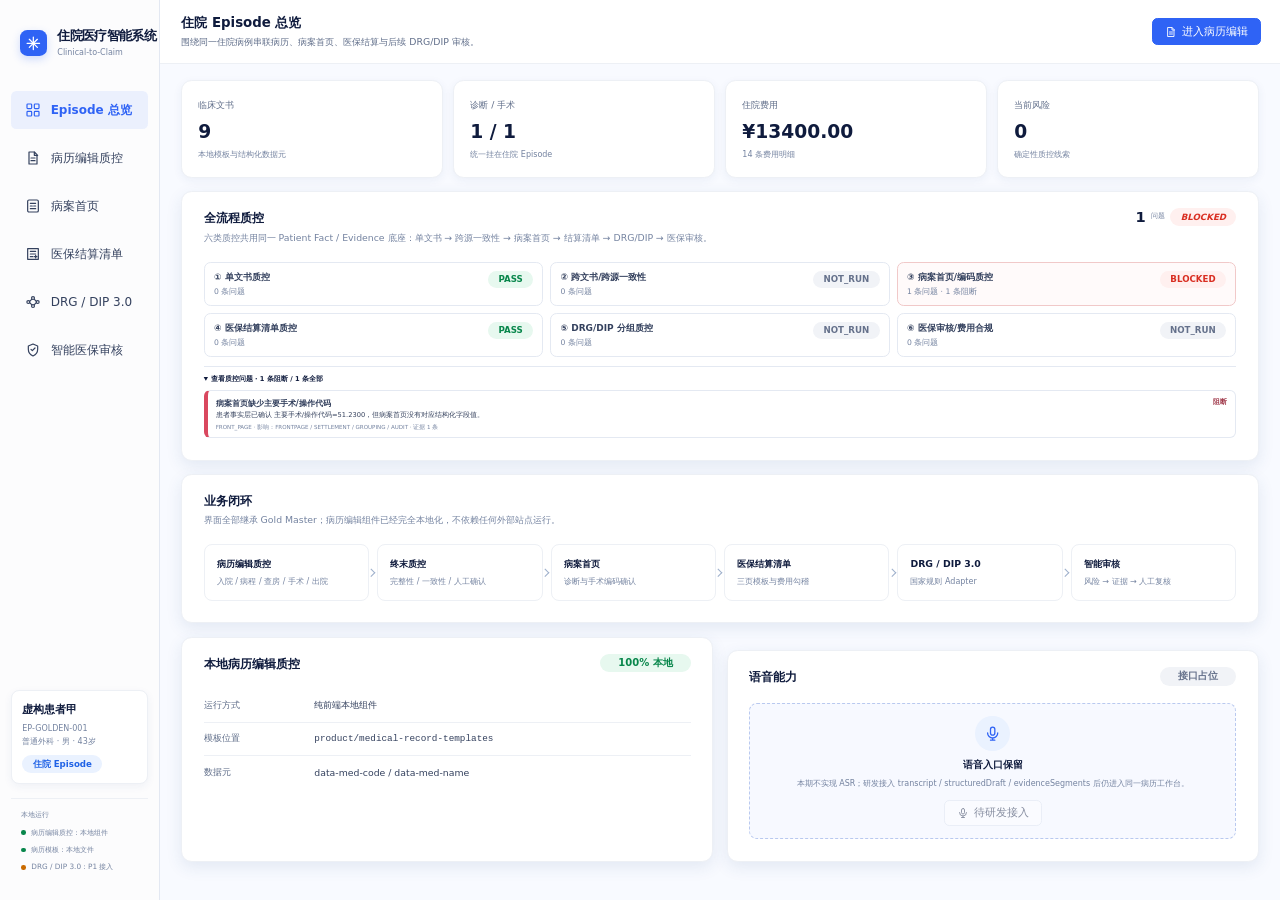
==== commit 92227a76: "chore: checkpoint clinical facts and full-chain QC baseline" ====
--- a/index.html
+++ b/index.html
@@ -9,11 +9,17 @@
     <link rel="icon" href="./favicon.svg" type="image/svg+xml" />
     <link rel="stylesheet" href="./app/styles.css" />
     <link rel="stylesheet" href="./app/p1-operational.css" />
+    <link rel="stylesheet" href="./app/clinical-facts.css" />
+    <link rel="stylesheet" href="./app/full-chain-qc.css" />
     <link rel="stylesheet" href="./app/design/record-editor.css" />
   </head>
   <body>
     <div id="app"></div>
     <script type="module" src="./app/main.js"></script>
+    <script type="module" src="./app/p1-integrity-bootstrap.js"></script>
     <script type="module" src="./app/p1-operational-workbench.js"></script>
+    <script type="module" src="./app/clinical-facts-overlay.js"></script>
+    <script type="module" src="./app/p1-ui-integrity-overlay.js"></script>
+    <script type="module" src="./app/full-chain-qc-overlay.js"></script>
   </body>
 </html>
--- a/app/clinical-facts.css
+++ b/app/clinical-facts.css
@@ -0,0 +1 @@
+.fact-platform-card{margin:0 0 2rem}.fact-revision{font-family:ui-monospace,SFMono-Regular,Consolas,monospace;font-size:1.2rem;color:var(--app-text-secondary,#64748b)}.fact-metrics{display:grid;grid-template-columns:repeat(4,minmax(0,1fr));gap:1rem;margin:1.6rem 0}.fact-metrics>div,.fact-key-grid>div{border:1px solid var(--app-border,#e2e8f0);border-radius:1rem;padding:1.2rem;background:rgba(255,255,255,.72)}.fact-metrics span,.fact-key-grid span{display:block;color:var(--app-text-secondary,#64748b);font-size:1.2rem}.fact-metrics b{font-size:2rem}.fact-key-grid{display:grid;grid-template-columns:repeat(3,minmax(0,1fr));gap:1rem;margin-bottom:1.6rem}.fact-key-grid b{display:block;margin:.5rem 0;font-size:1.45rem}.fact-key-grid small{color:#64748b}.fact-conflict-list h4{margin:1.4rem 0 1rem}.fact-conflict{border:1px solid #fbbf24;background:#fffbeb;border-radius:1rem;padding:1.2rem;margin-bottom:1rem}.fact-conflict.is-blocking{border-color:#fca5a5;background:#fff7f7}.fact-conflict__head{display:flex;justify-content:space-between;gap:1rem}.fact-conflict__head b,.fact-conflict__head span{display:block}.fact-conflict__head span{margin-top:.35rem;color:#64748b}.fact-conflict__head em{font-style:normal;font-size:1.15rem;color:#b91c1c}.fact-conflict__candidates{margin-top:1rem;display:grid;gap:.8rem}.fact-conflict__candidates>div{display:flex;align-items:flex-start;justify-content:space-between;gap:1rem;background:white;border-radius:.8rem;padding:1rem}.fact-conflict__candidates small{display:block;margin-top:.3rem;color:#64748b}.fact-conflict__candidates p{margin:.4rem 0 0;color:#475569}.fact-clear-decision{border:0;background:transparent;color:#64748b;margin-top:.8rem;cursor:pointer}.fact-ok{padding:1rem;border-radius:.8rem;background:#f0fdf4;color:#166534}.fact-evidence-list{margin-top:1.2rem}.fact-evidence-list summary{cursor:pointer;font-weight:600}.fact-evidence-list>div{padding:.8rem 0;border-bottom:1px solid #eef2f7}.fact-evidence-list span{margin-left:1rem;color:#64748b}.fact-evidence-list p{margin:.3rem 0 0;color:#475569}@media(max-width:1100px){.fact-metrics,.fact-key-grid{grid-template-columns:1fr 1fr}}
--- a/app/full-chain-qc.css
+++ b/app/full-chain-qc.css
@@ -0,0 +1 @@
+.full-qc-card{margin-top:1.6rem}.full-qc-head-status{display:flex;align-items:center;gap:.8rem}.full-qc-head-status strong{font-size:2.2rem;color:var(--app-text-strong,#122047)}.full-qc-head-status span{color:var(--app-text-muted,#74809a)}.full-qc-domains{display:grid;grid-template-columns:repeat(3,minmax(0,1fr));gap:1rem}.full-qc-domain{border:1px solid var(--app-border,#e4e9f2);border-radius:1rem;padding:1.2rem 1.4rem;display:flex;justify-content:space-between;gap:1rem;align-items:flex-start;background:#fff}.full-qc-domain b{display:block;font-size:1.35rem}.full-qc-domain span{display:block;margin-top:.5rem;color:var(--app-text-muted,#7a8499);font-size:1.15rem}.full-qc-domain em{font-style:normal}.full-qc-domain--blocked{border-color:#f1c9c9;background:#fffafa}.full-qc-domain--review{border-color:#f1dfbd;background:#fffdf8}.full-qc-details{margin-top:1.3rem;border-top:1px solid var(--app-border,#e4e9f2);padding-top:1.2rem}.full-qc-details>summary{cursor:pointer;font-weight:700;color:var(--app-text-strong,#122047)}.full-qc-details>div{display:grid;gap:.8rem;margin-top:1rem}.full-qc-issue{display:flex;justify-content:space-between;gap:1rem;border:1px solid var(--app-border,#e4e9f2);border-radius:.9rem;padding:1rem 1.2rem;background:#fff}.full-qc-issue.is-blocking{border-left:4px solid #d9485f}.full-qc-issue b{font-size:1.25rem}.full-qc-issue p{margin:.35rem 0;color:var(--app-text,#34405c)}.full-qc-issue small{color:var(--app-text-muted,#7a8499)}.full-qc-issue>span{white-space:nowrap;font-weight:700;color:#9d3345}.full-qc-more{color:var(--app-text-muted,#7a8499)}@media(max-width:1100px){.full-qc-domains{grid-template-columns:repeat(2,minmax(0,1fr))}}
